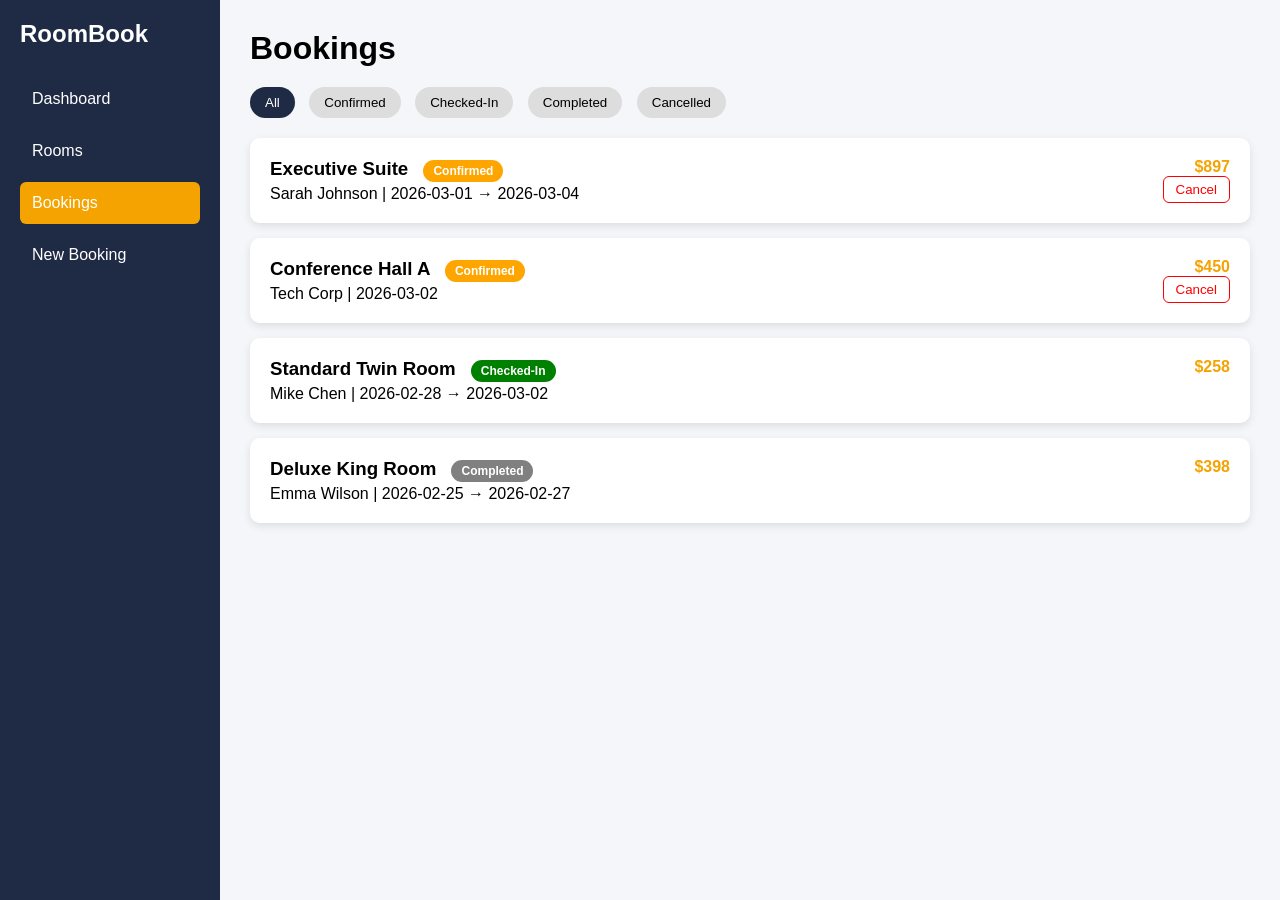
==== booking/index.html @ e7a430cc "room" ====
<!DOCTYPE html>
<html>
<head>
    <title>RoomBook - Bookings</title>

    <style>
        * {
            margin: 0;
            padding: 0;
            box-sizing: border-box;
            font-family: Arial, sans-serif;
        }

        body {
            background: #f5f6fa;
        }

        .container {
            display: flex;
        }

        /* Sidebar */
        .sidebar {
            width: 220px;
            background: #1f2a44;
            color: white;
            min-height: 100vh;
            padding: 20px;
        }

        .sidebar h2 {
            margin-bottom: 30px;
        }

        .sidebar ul {
            list-style: none;
        }

        .sidebar li {
            padding: 12px;
            margin-bottom: 10px;
            border-radius: 6px;
            cursor: pointer;
        }

        .sidebar li:hover,
        .sidebar .active {
            background: #f4a300;
        }

        /* Main */
        .main {
            flex: 1;
            padding: 30px;
        }

        h1 {
            margin-bottom: 20px;
        }

        /* Filter Buttons */
        .filters {
            margin-bottom: 20px;
        }

        .filters button {
            padding: 8px 15px;
            margin-right: 10px;
            border: none;
            border-radius: 20px;
            background: #ddd;
            cursor: pointer;
        }

        .filters button.active-filter {
            background: #1f2a44;
            color: white;
        }

        /* Booking Card */
        .booking {
            background: white;
            padding: 20px;
            margin-bottom: 15px;
            border-radius: 10px;
            box-shadow: 0 3px 8px rgba(0,0,0,0.1);
            position: relative;
        }

        .booking h3 {
            margin-bottom: 5px;
        }

        .price {
            position: absolute;
            right: 20px;
            top: 20px;
            font-weight: bold;
            color: #f4a300;
        }

        .status {
            padding: 4px 10px;
            border-radius: 20px;
            font-size: 12px;
            color: white;
            margin-left: 10px;
        }

        .confirmed { background: orange; }
        .checked { background: green; }
        .completed { background: gray; }
        .cancelled { background: red; }

        .cancel-btn {
            position: absolute;
            right: 20px;
            bottom: 20px;
            padding: 5px 12px;
            border: 1px solid red;
            background: white;
            color: red;
            border-radius: 6px;
            cursor: pointer;
        }

        .cancel-btn:hover {
            background: red;
            color: white;
        }

    </style>
</head>

<body>

<div class="container">

    <!-- Sidebar -->
    <div class="sidebar">
        <h2>RoomBook</h2>
        <ul>
            <li>Dashboard</li>
            <li>Rooms</li>
            <li class="active">Bookings</li>
            <li>New Booking</li>
        </ul>
    </div>

    <!-- Main -->
    <div class="main">

        <h1>Bookings</h1>

        <!-- Filters -->
        <div class="filters">
            <button onclick="filterBookings('all')" class="active-filter">All</button>
            <button onclick="filterBookings('confirmed')">Confirmed</button>
            <button onclick="filterBookings('checked')">Checked-In</button>
            <button onclick="filterBookings('completed')">Completed</button>
            <button onclick="filterBookings('cancelled')">Cancelled</button>
        </div>

        <!-- Booking List -->
        <div class="booking" data-status="confirmed">
            <h3>Executive Suite 
                <span class="status confirmed">Confirmed</span>
            </h3>
            <p>Sarah Johnson | 2026-03-01 → 2026-03-04</p>
            <div class="price">$897</div>
            <button class="cancel-btn" onclick="cancelBooking(this)">Cancel</button>
        </div>

        <div class="booking" data-status="confirmed">
            <h3>Conference Hall A 
                <span class="status confirmed">Confirmed</span>
            </h3>
            <p>Tech Corp | 2026-03-02</p>
            <div class="price">$450</div>
            <button class="cancel-btn" onclick="cancelBooking(this)">Cancel</button>
        </div>

        <div class="booking" data-status="checked">
            <h3>Standard Twin Room 
                <span class="status checked">Checked-In</span>
            </h3>
            <p>Mike Chen | 2026-02-28 → 2026-03-02</p>
            <div class="price">$258</div>
        </div>

        <div class="booking" data-status="completed">
            <h3>Deluxe King Room 
                <span class="status completed">Completed</span>
            </h3>
            <p>Emma Wilson | 2026-02-25 → 2026-02-27</p>
            <div class="price">$398</div>
        </div>

    </div>
</div>

<script>

function filterBookings(status) {
    let bookings = document.querySelectorAll(".booking");
    let buttons = document.querySelectorAll(".filters button");

    buttons.forEach(btn => btn.classList.remove("active-filter"));
    event.target.classList.add("active-filter");

    bookings.forEach(booking => {
        if (status === "all") {
            booking.style.display = "block";
        } else {
            if (booking.dataset.status === status) {
                booking.style.display = "block";
            } else {
                booking.style.display = "none";
            }
        }
    });
}

function cancelBooking(button) {
    let bookingCard = button.parentElement;
    bookingCard.dataset.status = "cancelled";

    let statusSpan = bookingCard.querySelector(".status");
    statusSpan.textContent = "Cancelled";
    statusSpan.className = "status cancelled";

    button.remove();
}

</script>

</body>
</html>
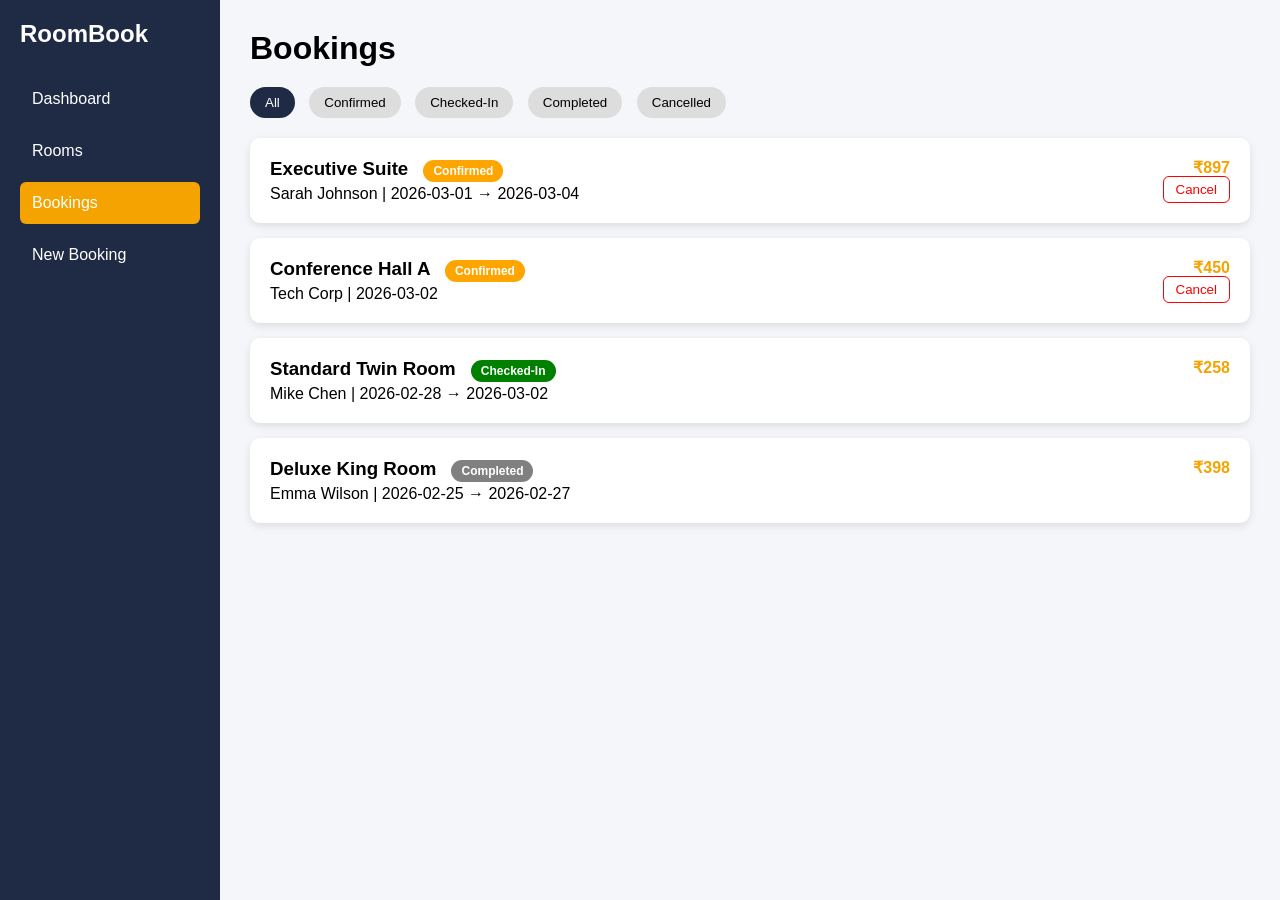
==== commit 08135945: "update" ====
--- a/booking/index.html
+++ b/booking/index.html
@@ -167,7 +167,7 @@
                 <span class="status confirmed">Confirmed</span>
             </h3>
             <p>Sarah Johnson | 2026-03-01 → 2026-03-04</p>
-            <div class="price">$897</div>
+            <div class="price">₹897</div>
             <button class="cancel-btn" onclick="cancelBooking(this)">Cancel</button>
         </div>
 
@@ -176,7 +176,7 @@
                 <span class="status confirmed">Confirmed</span>
             </h3>
             <p>Tech Corp | 2026-03-02</p>
-            <div class="price">$450</div>
+            <div class="price">₹450</div>
             <button class="cancel-btn" onclick="cancelBooking(this)">Cancel</button>
         </div>
 
@@ -185,7 +185,7 @@
                 <span class="status checked">Checked-In</span>
             </h3>
             <p>Mike Chen | 2026-02-28 → 2026-03-02</p>
-            <div class="price">$258</div>
+            <div class="price">₹258</div>
         </div>
 
         <div class="booking" data-status="completed">
@@ -193,7 +193,7 @@
                 <span class="status completed">Completed</span>
             </h3>
             <p>Emma Wilson | 2026-02-25 → 2026-02-27</p>
-            <div class="price">$398</div>
+            <div class="price">₹398</div>
         </div>
 
     </div>
